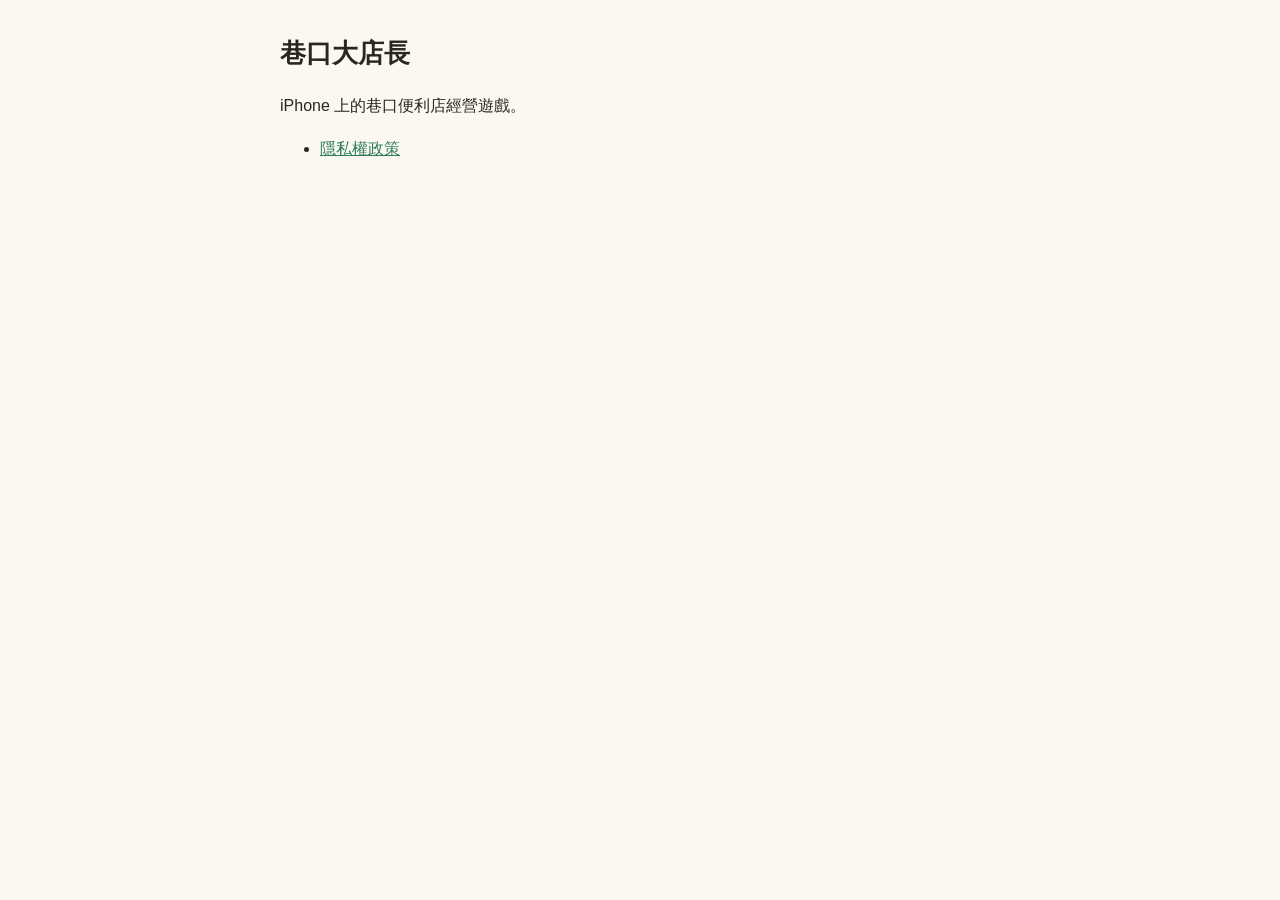
==== index.html @ e027767d "Privacy policy for AisleRise v1.0.0 Co-Authored-By: Claude Opus 5.5 (1M context) <noreply@anthropic." ====
<!doctype html>
<html lang="zh-Hant">
<head>
<meta charset="utf-8">
<meta name="viewport" content="width=device-width, initial-scale=1">
<title>巷口大店長</title>
<link rel="stylesheet" href="style.css">
</head>
<body>
<main>
<h1>巷口大店長</h1>
<p>iPhone 上的巷口便利店經營遊戲。</p>
<ul>
<li><a href="privacy.html">隱私權政策</a></li>
</ul>
</main>
</body>
</html>
---- style.css ----
:root{--bg:#fbf8f2;--fg:#2b2620;--muted:#6b6258;--accent:#2f7d5b}
@media (prefers-color-scheme:dark){:root{--bg:#1c1a17;--fg:#ece6dc;--muted:#a59b8e;--accent:#7cc8a2}}
body{margin:0;background:var(--bg);color:var(--fg);font:16px/1.7 -apple-system,"PingFang TC","Noto Sans TC",sans-serif}
main{max-width:720px;margin:0 auto;padding:32px 16px 64px}
h1{font-size:1.6em;margin:0 0 4px}h2{font-size:1.15em;margin-top:2em}
.meta{color:var(--muted);margin-top:0}a{color:var(--accent)}li{margin:.3em 0}
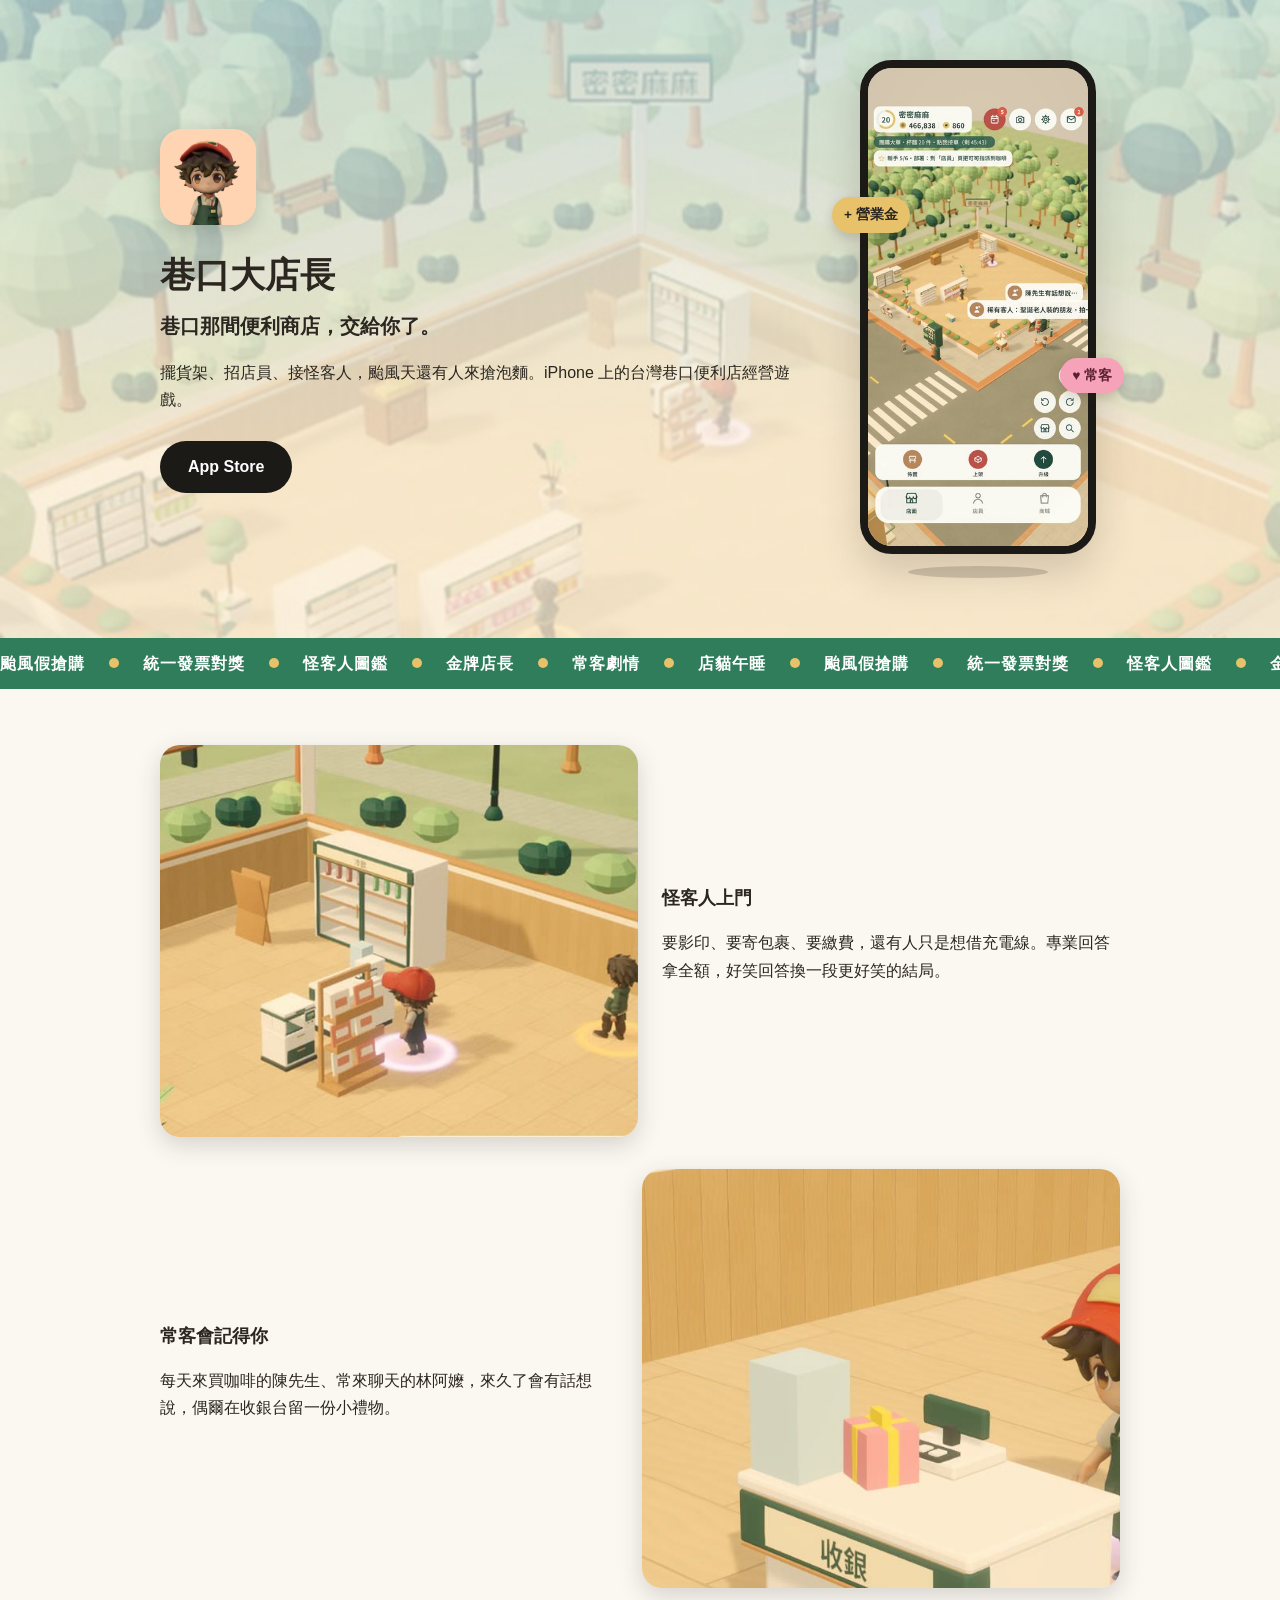
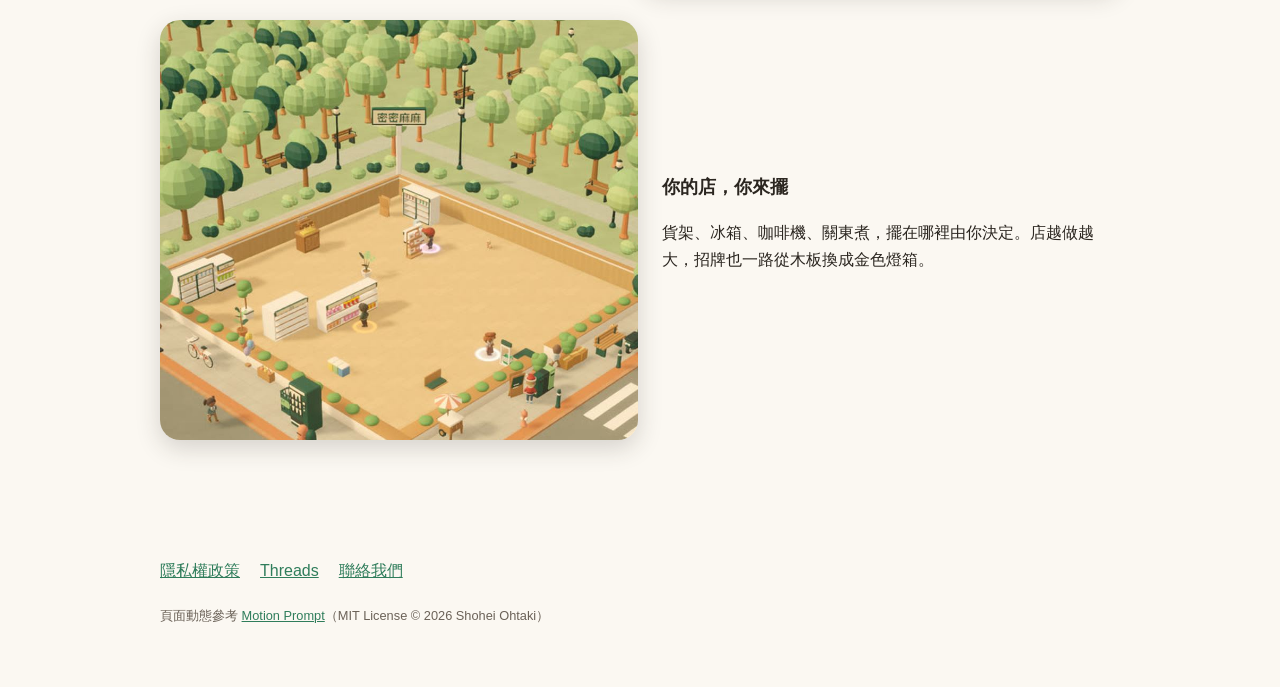
==== commit 4e93b528: "Landing page: hero with floating phone, feature marquee, fade-in sections, App Store button light sw" ====
--- a/index.html
+++ b/index.html
@@ -4,15 +4,87 @@
 <meta charset="utf-8">
 <meta name="viewport" content="width=device-width, initial-scale=1">
 <title>巷口大店長</title>
+<meta name="description" content="iPhone 上的巷口便利店經營遊戲。擺貨架、招店員、接怪客人，把巷口那間小店經營成大店。">
+<link rel="icon" href="images/icon.png">
 <link rel="stylesheet" href="style.css">
 </head>
-<body>
-<main>
-<h1>巷口大店長</h1>
-<p>iPhone 上的巷口便利店經營遊戲。</p>
-<ul>
-<li><a href="privacy.html">隱私權政策</a></li>
-</ul>
+<body class="landing">
+<header class="hero">
+  <div class="hero-sky" aria-hidden="true">
+    <img class="hero-store" src="images/store-wide.jpg" alt="">
+  </div>
+  <div class="hero-inner">
+    <div class="hero-text reveal">
+      <img class="hero-icon" src="images/icon.png" alt="巷口大店長 App 圖示" width="96" height="96">
+      <h1>巷口大店長</h1>
+      <p class="lead">巷口那間便利商店，交給你了。</p>
+      <p>擺貨架、招店員、接怪客人，颱風天還有人來搶泡麵。iPhone 上的台灣巷口便利店經營遊戲。</p>
+      <a class="store-button" href="https://apps.apple.com/app/id6822964697">App Store</a>
+    </div>
+    <div class="phone-wrap reveal" aria-hidden="true">
+      <img class="phone" src="images/screen-store.jpg" alt="">
+      <span class="chip chip-coin">+ 營業金</span>
+      <span class="chip chip-heart">♥ 常客</span>
+      <span class="phone-shadow"></span>
+    </div>
+  </div>
+</header>
+
+<div class="marquee" aria-label="遊戲特色">
+  <div class="marquee-track">
+    <span>颱風假搶購</span><i></i><span>統一發票對獎</span><i></i><span>怪客人圖鑑</span><i></i><span>金牌店長</span><i></i><span>常客劇情</span><i></i><span>店貓午睡</span><i></i>
+    <span aria-hidden="true">颱風假搶購</span><i></i><span aria-hidden="true">統一發票對獎</span><i></i><span aria-hidden="true">怪客人圖鑑</span><i></i><span aria-hidden="true">金牌店長</span><i></i><span aria-hidden="true">常客劇情</span><i></i><span aria-hidden="true">店貓午睡</span><i></i>
+  </div>
+</div>
+
+<main class="features">
+  <section class="feature reveal">
+    <img src="images/quirky.jpg" alt="店員在櫃檯幫怪客人影印" loading="lazy">
+    <div>
+      <h2>怪客人上門</h2>
+      <p>要影印、要寄包裹、要繳費，還有人只是想借充電線。專業回答拿全額，好笑回答換一段更好笑的結局。</p>
+    </div>
+  </section>
+  <section class="feature reveal">
+    <img src="images/gift.jpg" alt="常客留在收銀台的禮物" loading="lazy">
+    <div>
+      <h2>常客會記得你</h2>
+      <p>每天來買咖啡的陳先生、常來聊天的林阿嬤，來久了會有話想說，偶爾在收銀台留一份小禮物。</p>
+    </div>
+  </section>
+  <section class="feature reveal">
+    <img src="images/store-wide.jpg" alt="從上方看整間便利商店和巷口" loading="lazy">
+    <div>
+      <h2>你的店，你來擺</h2>
+      <p>貨架、冰箱、咖啡機、關東煮，擺在哪裡由你決定。店越做越大，招牌也一路從木板換成金色燈箱。</p>
+    </div>
+  </section>
 </main>
+
+<footer class="site-footer">
+  <ul>
+    <li><a href="privacy.html">隱私權政策</a></li>
+    <li><a href="https://www.threads.net/@kairo.builds">Threads</a></li>
+    <li><a href="mailto:korosu245@gmail.com">聯絡我們</a></li>
+  </ul>
+  <p class="credit">頁面動態參考 <a href="https://github.com/showheyohtaki/motion-prompt">Motion Prompt</a>（MIT License © 2026 Shohei Ohtaki）</p>
+</footer>
+<script>
+// Motion Prompt #074 (fade-in on scroll) · MIT License (c) 2026 Shohei Ohtaki
+(function () {
+  var items = document.querySelectorAll('.reveal');
+  if (!('IntersectionObserver' in window) || matchMedia('(prefers-reduced-motion: reduce)').matches) {
+    items.forEach(function (el) { el.classList.add('shown'); });
+    return;
+  }
+  var seen = new IntersectionObserver(function (entries) {
+    entries.forEach(function (e) { if (e.isIntersecting) { e.target.classList.add('shown'); seen.unobserve(e.target); } });
+  }, { threshold: 0.15 });
+  items.forEach(function (el) { seen.observe(el); });
+  // Motion Prompt #073 (parallax scrolling) · MIT License: the store behind the headline moves more slowly.
+  var store = document.querySelector('.hero-store');
+  if (store) addEventListener('scroll', function () { store.style.transform = 'translateY(' + (scrollY * 0.35) + 'px)'; }, { passive: true });
+})();
+</script>
 </body>
 </html>
--- a/style.css
+++ b/style.css
@@ -4,3 +4,49 @@
 main{max-width:720px;margin:0 auto;padding:32px 16px 64px}
 h1{font-size:1.6em;margin:0 0 4px}h2{font-size:1.15em;margin-top:2em}
 .meta{color:var(--muted);margin-top:0}a{color:var(--accent)}li{margin:.3em 0}
+
+/* Landing page (2026-10-21). Motion from Motion Prompt (MIT License (c) 2026 Shohei Ohtaki):
+   #096 floating, #094 marquee, #074 fade-in on scroll, #073 parallax, #022 light sweep. */
+:root{--cream:#fff8ec;--forest:#2f7d5b;--coral:#e0705a;--gold:#e7c26b;--surface:#ffffff;--shadow:rgba(43,38,32,.18)}
+@media (prefers-color-scheme:dark){:root{--cream:#24211c;--surface:#2a2722;--shadow:rgba(0,0,0,.45)}}
+.landing{overflow-x:hidden}
+.landing main.features{max-width:960px;padding:24px 16px 48px}
+.hero{position:relative;overflow:hidden;background:linear-gradient(#cfe8f2,#fbf3e2 70%);color:#2b2620}
+@media (prefers-color-scheme:dark){.hero{background:linear-gradient(#24324a,#3a2f2a 70%);color:#f3ece2}}
+.hero-sky{position:absolute;inset:0;opacity:.28}
+.hero-store{width:100%;height:120%;object-fit:cover;will-change:transform}
+.hero-inner{position:relative;max-width:960px;margin:0 auto;padding:48px 16px 56px;display:flex;gap:32px;align-items:center;justify-content:space-between;flex-wrap:wrap}
+.hero-text{flex:1 1 320px;min-width:0}
+.hero-icon{border-radius:22px;box-shadow:0 6px 18px var(--shadow)}
+.hero h1{font-size:2.2em;margin:12px 0 4px}
+.lead{font-size:1.25em;font-weight:700;margin:0 0 8px}
+.store-button{position:relative;overflow:hidden;display:inline-block;margin-top:12px;padding:12px 28px;border-radius:999px;background:#1c1a17;color:#fff;font-weight:700;text-decoration:none}
+.store-button::after{content:"";position:absolute;top:-20%;bottom:-20%;width:40%;left:-60%;transform:skewX(-24deg);background:linear-gradient(90deg,transparent,rgba(255,255,255,.72),transparent);animation:sweep 2.35s cubic-bezier(.45,0,.55,1) .45s infinite}
+@keyframes sweep{0%{left:-60%}45%,100%{left:130%}}
+.phone-wrap{position:relative;flex:0 0 auto;margin:0 auto;padding:12px 24px 28px}
+.phone{display:block;width:220px;max-width:60vw;border-radius:32px;border:8px solid #1c1a17;box-shadow:0 18px 40px var(--shadow);animation:bob 2.4s ease-in-out infinite}
+.phone-shadow{position:absolute;left:50%;bottom:4px;width:140px;height:12px;margin-left:-70px;border-radius:50%;background:var(--shadow);animation:shadow 2.4s ease-in-out infinite}
+.chip{position:absolute;padding:6px 12px;border-radius:999px;font-size:.85em;font-weight:700;box-shadow:0 4px 12px var(--shadow)}
+.chip-coin{left:-4px;top:28%;background:var(--gold);color:#2b2620;animation:bob 1.6s ease-in-out -.5s infinite}
+.chip-heart{right:-4px;top:58%;background:#f6a2b8;color:#5a1f30;animation:bob 2.4s ease-in-out -1.2s infinite}
+@keyframes bob{0%,100%{transform:translateY(0)}50%{transform:translateY(-8px)}}
+@keyframes shadow{0%,100%{transform:scale(1);opacity:1}50%{transform:scale(.8);opacity:.6}}
+.marquee{overflow:hidden;background:var(--forest);color:#fff;font-weight:800;letter-spacing:1px;white-space:nowrap}
+.marquee-track{display:inline-flex;align-items:center;gap:24px;padding:12px 0;animation:marquee 24s linear infinite}
+.marquee-track i{width:10px;height:10px;border-radius:50%;background:var(--gold);flex:0 0 auto}
+@keyframes marquee{to{transform:translateX(-50%)}}
+.feature{display:flex;gap:24px;align-items:center;margin:32px 0;flex-wrap:wrap}
+.feature:nth-child(even){flex-direction:row-reverse}
+.feature img{flex:1 1 280px;min-width:0;max-width:100%;max-height:420px;object-fit:cover;border-radius:20px;box-shadow:0 8px 24px var(--shadow)}
+.feature div{flex:1 1 260px;min-width:0}
+.feature h2{margin-top:0}
+.reveal{opacity:0;transform:translateY(24px);transition:opacity .6s ease-out,transform .6s cubic-bezier(.22,1,.36,1)}
+.reveal.shown{opacity:1;transform:none}
+.site-footer{max-width:960px;margin:0 auto;padding:16px 16px 48px;color:var(--muted)}
+.site-footer ul{list-style:none;padding:0;display:flex;gap:20px;flex-wrap:wrap}
+.credit{font-size:.8em}
+@media (prefers-reduced-motion:reduce){
+  .phone,.phone-shadow,.chip,.marquee-track,.store-button::after{animation:none}
+  .reveal{opacity:1;transform:none;transition:none}
+}
+@media (prefers-color-scheme:dark){.store-button{background:#fff8ec;color:#1c1a17}.store-button::after{background:linear-gradient(90deg,transparent,rgba(231,194,107,.6),transparent)}}
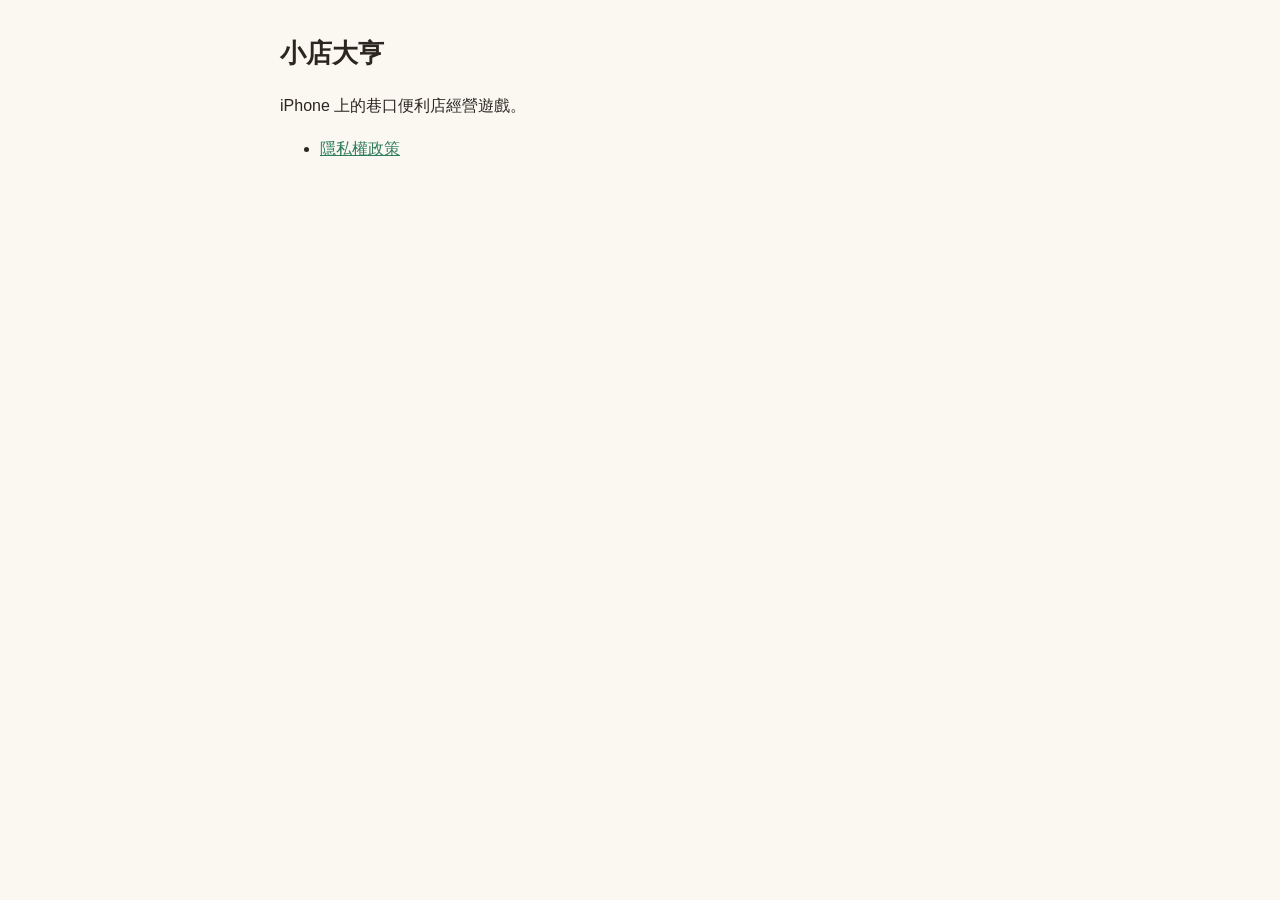
==== commit 972ab6de: "隱私權政策：改名小店大亨，補上遊玩紀錄與刪帳號後的保留方式 v1.1 收上線心跳、尖峰關卡每場的操作與漏斗事件、螢幕尺寸與字級，原政策沒寫。  Co-Authored-By: Claude Opus " ====
--- a/index.html
+++ b/index.html
@@ -3,88 +3,16 @@
 <head>
 <meta charset="utf-8">
 <meta name="viewport" content="width=device-width, initial-scale=1">
-<title>巷口大店長</title>
-<meta name="description" content="iPhone 上的巷口便利店經營遊戲。擺貨架、招店員、接怪客人，把巷口那間小店經營成大店。">
-<link rel="icon" href="images/icon.png">
+<title>小店大亨</title>
 <link rel="stylesheet" href="style.css">
 </head>
-<body class="landing">
-<header class="hero">
-  <div class="hero-sky" aria-hidden="true">
-    <img class="hero-store" src="images/store-wide.jpg" alt="">
-  </div>
-  <div class="hero-inner">
-    <div class="hero-text reveal">
-      <img class="hero-icon" src="images/icon.png" alt="巷口大店長 App 圖示" width="96" height="96">
-      <h1>巷口大店長</h1>
-      <p class="lead">巷口那間便利商店，交給你了。</p>
-      <p>擺貨架、招店員、接怪客人，颱風天還有人來搶泡麵。iPhone 上的台灣巷口便利店經營遊戲。</p>
-      <a class="store-button" href="https://apps.apple.com/app/id6822964697">App Store</a>
-    </div>
-    <div class="phone-wrap reveal" aria-hidden="true">
-      <img class="phone" src="images/screen-store.jpg" alt="">
-      <span class="chip chip-coin">+ 營業金</span>
-      <span class="chip chip-heart">♥ 常客</span>
-      <span class="phone-shadow"></span>
-    </div>
-  </div>
-</header>
-
-<div class="marquee" aria-label="遊戲特色">
-  <div class="marquee-track">
-    <span>颱風假搶購</span><i></i><span>統一發票對獎</span><i></i><span>怪客人圖鑑</span><i></i><span>金牌店長</span><i></i><span>常客劇情</span><i></i><span>店貓午睡</span><i></i>
-    <span aria-hidden="true">颱風假搶購</span><i></i><span aria-hidden="true">統一發票對獎</span><i></i><span aria-hidden="true">怪客人圖鑑</span><i></i><span aria-hidden="true">金牌店長</span><i></i><span aria-hidden="true">常客劇情</span><i></i><span aria-hidden="true">店貓午睡</span><i></i>
-  </div>
-</div>
-
-<main class="features">
-  <section class="feature reveal">
-    <img src="images/quirky.jpg" alt="店員在櫃檯幫怪客人影印" loading="lazy">
-    <div>
-      <h2>怪客人上門</h2>
-      <p>要影印、要寄包裹、要繳費，還有人只是想借充電線。專業回答拿全額，好笑回答換一段更好笑的結局。</p>
-    </div>
-  </section>
-  <section class="feature reveal">
-    <img src="images/gift.jpg" alt="常客留在收銀台的禮物" loading="lazy">
-    <div>
-      <h2>常客會記得你</h2>
-      <p>每天來買咖啡的陳先生、常來聊天的林阿嬤，來久了會有話想說，偶爾在收銀台留一份小禮物。</p>
-    </div>
-  </section>
-  <section class="feature reveal">
-    <img src="images/store-wide.jpg" alt="從上方看整間便利商店和巷口" loading="lazy">
-    <div>
-      <h2>你的店，你來擺</h2>
-      <p>貨架、冰箱、咖啡機、關東煮，擺在哪裡由你決定。店越做越大，招牌也一路從木板換成金色燈箱。</p>
-    </div>
-  </section>
+<body>
+<main>
+<h1>小店大亨</h1>
+<p>iPhone 上的巷口便利店經營遊戲。</p>
+<ul>
+<li><a href="privacy.html">隱私權政策</a></li>
+</ul>
 </main>
-
-<footer class="site-footer">
-  <ul>
-    <li><a href="privacy.html">隱私權政策</a></li>
-    <li><a href="https://www.threads.net/@kairo.builds">Threads</a></li>
-    <li><a href="mailto:korosu245@gmail.com">聯絡我們</a></li>
-  </ul>
-  <p class="credit">頁面動態參考 <a href="https://github.com/showheyohtaki/motion-prompt">Motion Prompt</a>（MIT License © 2026 Shohei Ohtaki）</p>
-</footer>
-<script>
-// Motion Prompt #074 (fade-in on scroll) · MIT License (c) 2026 Shohei Ohtaki
-(function () {
-  var items = document.querySelectorAll('.reveal');
-  if (!('IntersectionObserver' in window) || matchMedia('(prefers-reduced-motion: reduce)').matches) {
-    items.forEach(function (el) { el.classList.add('shown'); });
-    return;
-  }
-  var seen = new IntersectionObserver(function (entries) {
-    entries.forEach(function (e) { if (e.isIntersecting) { e.target.classList.add('shown'); seen.unobserve(e.target); } });
-  }, { threshold: 0.15 });
-  items.forEach(function (el) { seen.observe(el); });
-  // Motion Prompt #073 (parallax scrolling) · MIT License: the store behind the headline moves more slowly.
-  var store = document.querySelector('.hero-store');
-  if (store) addEventListener('scroll', function () { store.style.transform = 'translateY(' + (scrollY * 0.35) + 'px)'; }, { passive: true });
-})();
-</script>
 </body>
 </html>
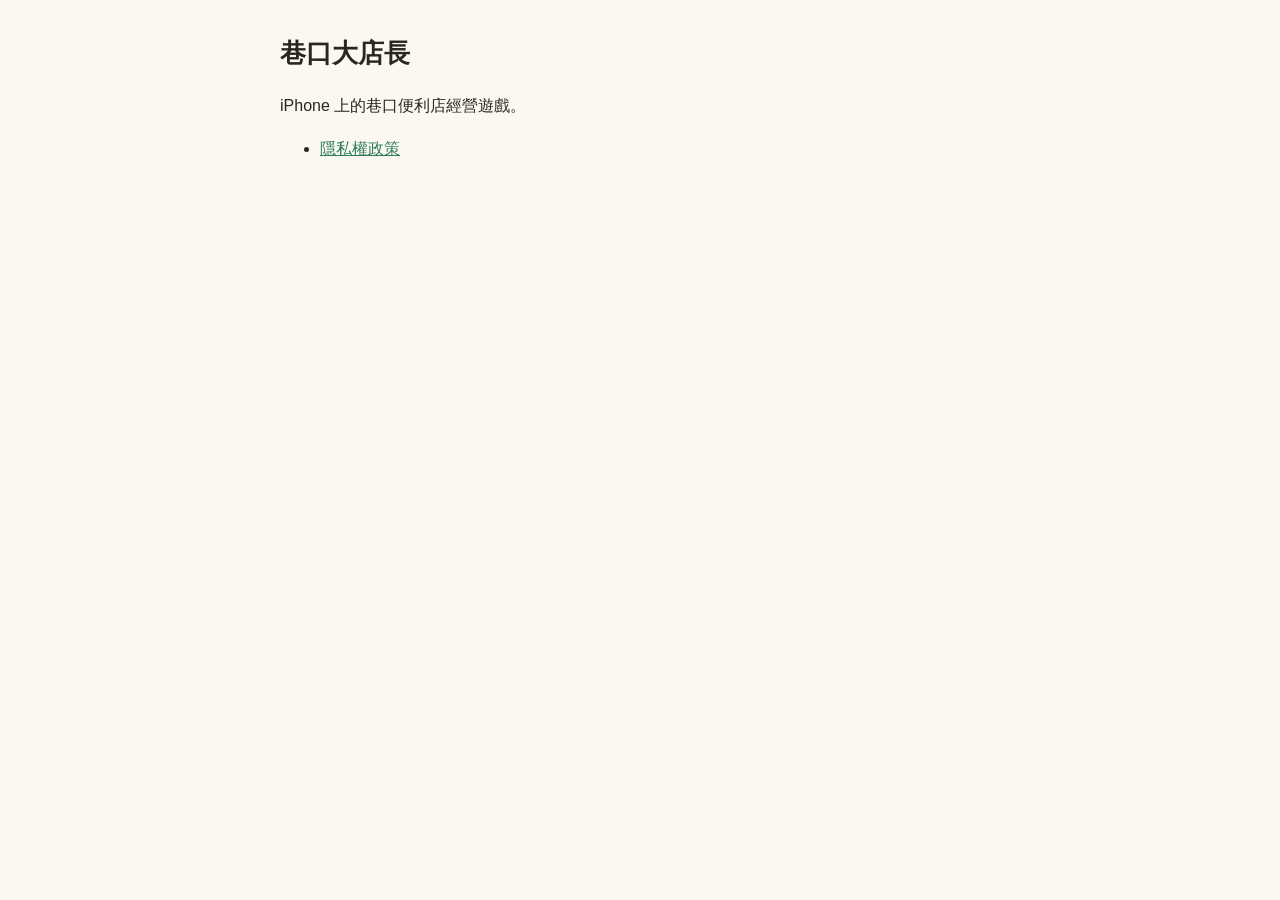
==== commit 34b34eac: "改回原名巷口大店長（v1.1 因新名稱被 App Review 4.1(a) 拒絕） Co-Authored-By: Claude Opus 5.5 <noreply@anthropic.com>" ====
--- a/index.html
+++ b/index.html
@@ -3,12 +3,12 @@
 <head>
 <meta charset="utf-8">
 <meta name="viewport" content="width=device-width, initial-scale=1">
-<title>小店大亨</title>
+<title>巷口大店長</title>
 <link rel="stylesheet" href="style.css">
 </head>
 <body>
 <main>
-<h1>小店大亨</h1>
+<h1>巷口大店長</h1>
 <p>iPhone 上的巷口便利店經營遊戲。</p>
 <ul>
 <li><a href="privacy.html">隱私權政策</a></li>
